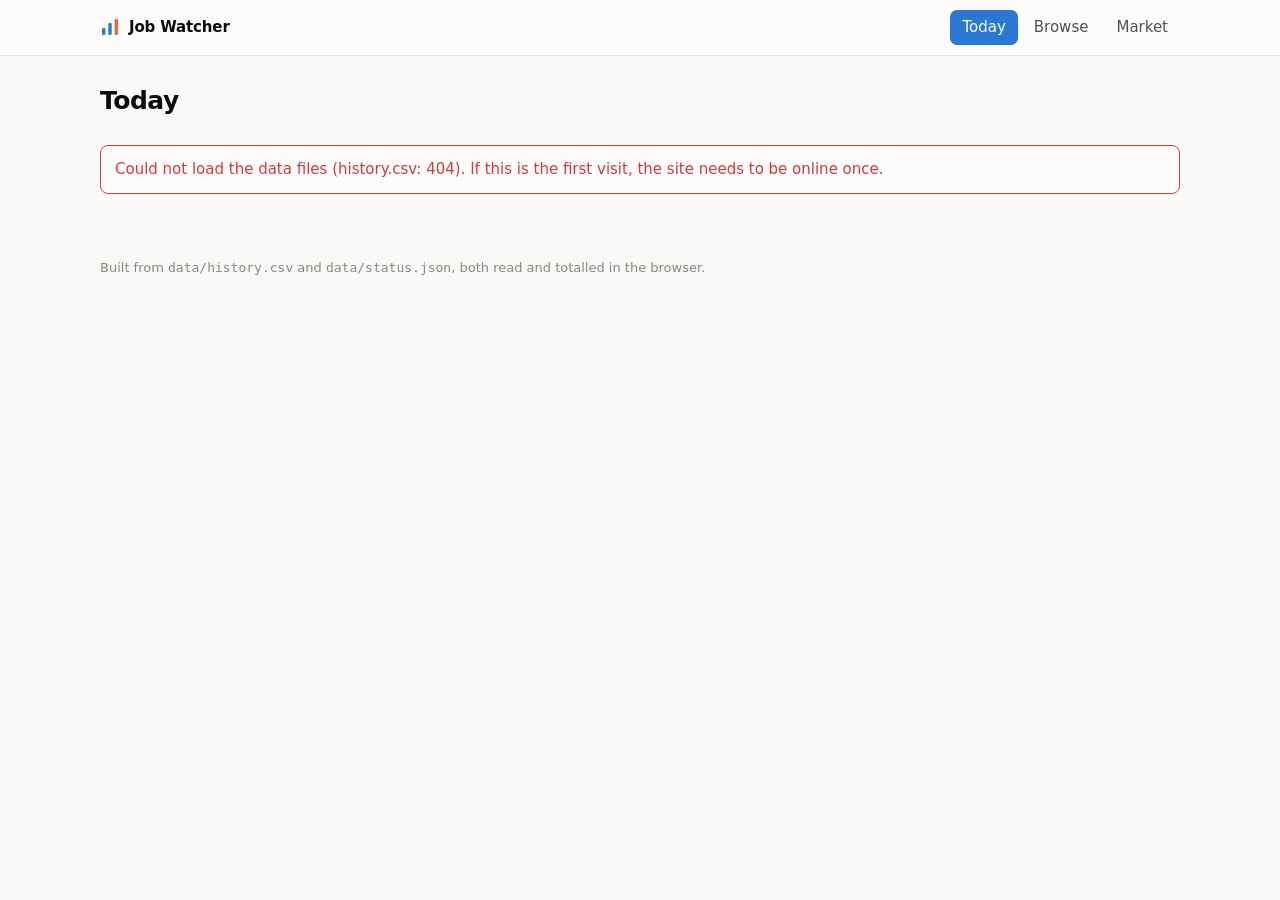
==== index.html @ 6d502da2 "Add the site: Today, Browse and Market Three pages sharing one navigation bar, fonts and colors. Eac" ====
<!doctype html>
<html lang="en">
<head>
<meta charset="utf-8">
<meta name="viewport" content="width=device-width, initial-scale=1">
<title>Today · Job Watcher</title>
<meta name="description" content="What changed today across the analyst job boards this tool watches.">
<meta name="theme-color" content="#2a78d6">
<link rel="manifest" href="./manifest.webmanifest">
<link rel="icon" href="./assets/icon.svg" type="image/svg+xml">
<link rel="apple-touch-icon" href="./assets/icon-192.png">
<link rel="stylesheet" href="./assets/style.css">
</head>
<body>

<header class="topbar">
  <div class="topbar-inner">
    <span class="brand">
      <svg width="20" height="20" viewBox="0 0 20 20" aria-hidden="true">
        <rect x="2" y="11" width="3.4" height="7" rx="1.3" fill="#2a78d6"/>
        <rect x="8.3" y="6" width="3.4" height="12" rx="1.3" fill="#2a78d6"/>
        <rect x="14.6" y="2" width="3.4" height="16" rx="1.3" fill="#eb6834"/>
      </svg>
      Job Watcher
    </span>
    <nav class="nav">
      <a href="index.html">Today</a>
      <a href="browse.html">Browse</a>
      <a href="market.html">Market</a>
    </nav>
    <span class="offline-flag">Offline — showing last loaded data</span>
  </div>
</header>

<main>
  <h1>Today</h1>
  <p class="sub" id="runline">Loading…</p>

  <div id="page">
    <p class="loading">Loading the history and status files…</p>
  </div>
</main>

<footer>
  Built from <code>data/history.csv</code> and <code>data/status.json</code>, both
  read and totalled in the browser.
</footer>

<script type="module">
import {
  loadData, initChrome, showError, formatRunTime, formatDate, lastRunDate,
} from "./assets/data.js";
import { esc } from "./assets/charts.js";

initChrome();

const page = document.getElementById("page");
const runline = document.getElementById("runline");

/** One posting as a list item, with a link to apply. */
function postingItem(row) {
  const meta = [row.employer, row.location, row.department]
    .filter(Boolean)
    .map((part) => `<span>${esc(part)}</span>`)
    .join("");

  return `
    <li class="posting">
      <div class="body">
        <a class="title" href="${esc(row.url)}" target="_blank" rel="noopener">${esc(row.title || "(untitled)")}</a>
        <div class="meta">${meta}</div>
      </div>
      ${row.in_role ? '<span class="pill role">In role</span>' : ""}
      <a class="apply" href="${esc(row.url)}" target="_blank" rel="noopener">Apply</a>
    </li>`;
}

function listSection(heading, rows, emptyText) {
  // In-role postings first, then the rest.
  const sorted = [...rows].sort(
    (a, b) =>
      Number(b.in_role) - Number(a.in_role) ||
      a.employer.localeCompare(b.employer) ||
      a.title.localeCompare(b.title),
  );
  const body = sorted.length
    ? `<ul class="postings">${sorted.map(postingItem).join("")}</ul>`
    : `<p class="empty">${esc(emptyText)}</p>`;
  return `
    <section class="card">
      <h2>${esc(heading)} <span style="color:var(--muted);font-weight:500">(${rows.length})</span></h2>
      ${body}
    </section>`;
}

function tile(label, value) {
  return `<div class="tile"><div class="label">${esc(label)}</div><div class="value">${esc(value)}</div></div>`;
}

function sourceChip(source) {
  return `
    <div class="source ${source.ok ? "ok" : "bad"}">
      <span class="dot" aria-hidden="true"></span>
      <span class="nm">${esc(source.name)}</span>
      <span class="ct">${source.ok ? `${source.count}` : "failed"}</span>
    </div>`;
}

try {
  const { history, status } = await loadData();
  const runDate = lastRunDate(history);

  runline.textContent =
    `Last run ${formatRunTime(status.run_time)} · watching since ` +
    `${formatDate(status.first_run_date)}`;

  // The two lists come from the history file, so they always agree with it.
  const newToday = history.filter((r) => r.first_seen === runDate && !r.first_run);
  const removedToday = history.filter((r) => r.removed_date === runDate);

  const ok = status.sources.filter((s) => s.ok).length;

  page.innerHTML = `
    <div class="tiles">
      ${tile("Days with a successful run", status.days_with_success)}
      ${tile("Open postings", status.open)}
      ${tile("New today", status.new_today)}
      ${tile("Removed today", status.removed_today)}
    </div>

    <section class="card">
      <h2>Sources <span style="color:var(--muted);font-weight:500">(${ok}/${status.sources.length} read)</span></h2>
      <p class="finding">
        Every source is called on its own. One board failing does not stop the
        run, and a board that failed is left alone rather than treated as having
        dropped its postings.
      </p>
      <div class="sources">${status.sources.map(sourceChip).join("")}</div>
    </section>

    ${listSection("New postings in the latest run", newToday, "No new postings in the latest run.")}
    ${listSection("Removed postings in the latest run", removedToday, "No postings removed in the latest run.")}
  `;
} catch (error) {
  runline.textContent = "";
  showError(page, error);
}
</script>

</body>
</html>
---- assets/style.css ----
/* Shared look for all three pages: one set of fonts, colors and chrome.
   Light and dark are both selected palettes, not an automatic flip. */

:root {
  color-scheme: light;
  --page: #f9f9f7;
  --surface: #fcfcfb;
  --text: #0b0b0b;
  --text-2: #52514e;
  --muted: #898781;
  --grid: #e1e0d9;
  --axis: #c3c2b7;
  --border: rgba(11, 11, 11, 0.10);
  --series-1: #2a78d6;
  --series-2: #eb6834;
  --good: #0ca30c;
  --critical: #d03b3b;
  --star: #eda100;
  --shadow: 0 1px 2px rgba(11, 11, 11, 0.04);
  --radius: 10px;
  --font: system-ui, -apple-system, "Segoe UI", sans-serif;
}

@media (prefers-color-scheme: dark) {
  :root:not([data-theme="light"]) {
    color-scheme: dark;
    --page: #0d0d0d;
    --surface: #1a1a19;
    --text: #ffffff;
    --text-2: #c3c2b7;
    --muted: #898781;
    --grid: #2c2c2a;
    --axis: #383835;
    --border: rgba(255, 255, 255, 0.10);
    --series-1: #3987e5;
    --series-2: #d95926;
    --shadow: none;
  }
}

:root[data-theme="dark"] {
  color-scheme: dark;
  --page: #0d0d0d;
  --surface: #1a1a19;
  --text: #ffffff;
  --text-2: #c3c2b7;
  --muted: #898781;
  --grid: #2c2c2a;
  --axis: #383835;
  --border: rgba(255, 255, 255, 0.10);
  --series-1: #3987e5;
  --series-2: #d95926;
  --shadow: none;
}

* { box-sizing: border-box; }

body {
  margin: 0;
  background: var(--page);
  color: var(--text);
  font: 15px/1.5 var(--font);
  -webkit-font-smoothing: antialiased;
}

/* ---- navigation ------------------------------------------------------ */

.topbar {
  position: sticky;
  top: 0;
  z-index: 20;
  background: var(--surface);
  border-bottom: 1px solid var(--border);
}

.topbar-inner {
  max-width: 1120px;
  margin: 0 auto;
  padding: 10px 20px;
  display: flex;
  align-items: center;
  gap: 18px;
  flex-wrap: wrap;
}

.brand {
  font-weight: 650;
  letter-spacing: -0.01em;
  display: flex;
  align-items: center;
  gap: 9px;
  margin-right: auto;
}

.brand svg { display: block; }

.nav { display: flex; gap: 4px; }

.nav a {
  color: var(--text-2);
  text-decoration: none;
  padding: 6px 12px;
  border-radius: 7px;
  font-weight: 500;
}

.nav a:hover { background: var(--page); color: var(--text); }

.nav a[aria-current="page"] {
  background: var(--series-1);
  color: #fff;
}

.offline-flag {
  display: none;
  font-size: 12px;
  font-weight: 600;
  color: var(--text-2);
  background: var(--page);
  border: 1px solid var(--border);
  border-radius: 999px;
  padding: 3px 10px;
}

body.is-offline .offline-flag { display: inline-block; }

/* ---- layout ---------------------------------------------------------- */

main {
  max-width: 1120px;
  margin: 0 auto;
  padding-block: 26px 64px;
  padding-inline: 20px;
}

h1 {
  font-size: 25px;
  letter-spacing: -0.02em;
  margin: 0 0 4px;
}

.sub { color: var(--text-2); margin: 0 0 26px; }

h2 {
  font-size: 18px;
  letter-spacing: -0.01em;
  margin: 0 0 6px;
}

.card {
  background: var(--surface);
  border: 1px solid var(--border);
  border-radius: var(--radius);
  box-shadow: var(--shadow);
  padding: 18px;
}

section + section { margin-top: 22px; }

/* ---- stat tiles ------------------------------------------------------ */

.tiles {
  display: grid;
  grid-template-columns: repeat(auto-fit, minmax(150px, 1fr));
  gap: 12px;
  margin-bottom: 22px;
}

.tile {
  background: var(--surface);
  border: 1px solid var(--border);
  border-radius: var(--radius);
  box-shadow: var(--shadow);
  padding: 14px 16px;
}

.tile .label {
  font-size: 12px;
  font-weight: 600;
  text-transform: uppercase;
  letter-spacing: 0.04em;
  color: var(--muted);
}

.tile .value {
  font-size: 30px;
  font-weight: 600;
  letter-spacing: -0.02em;
  margin-top: 2px;
}

.hero {
  font-size: 46px;
  font-weight: 650;
  letter-spacing: -0.03em;
  line-height: 1.05;
}

/* ---- source status --------------------------------------------------- */

.sources {
  display: grid;
  grid-template-columns: repeat(auto-fill, minmax(210px, 1fr));
  gap: 8px;
}

.source {
  display: flex;
  align-items: center;
  gap: 9px;
  padding: 9px 11px;
  border: 1px solid var(--border);
  border-radius: 8px;
  background: var(--page);
  font-size: 13px;
}

.source .dot {
  width: 9px;
  height: 9px;
  border-radius: 50%;
  flex: none;
}

.source.ok .dot { background: var(--good); }
.source.bad .dot { background: var(--critical); }
.source .nm { font-weight: 550; }
.source .ct { margin-left: auto; color: var(--muted); font-variant-numeric: tabular-nums; }

/* ---- posting lists --------------------------------------------------- */

.postings { list-style: none; margin: 0; padding: 0; }

.posting {
  display: flex;
  gap: 12px;
  align-items: flex-start;
  padding: 11px 0;
  border-top: 1px solid var(--border);
}

.posting:first-child { border-top: 0; }

.posting .body { min-width: 0; flex: 1; }

.posting .title {
  font-weight: 560;
  color: var(--text);
  text-decoration: none;
}

.posting .title:hover { text-decoration: underline; }

.posting .meta {
  color: var(--text-2);
  font-size: 13px;
  margin-top: 2px;
  display: flex;
  gap: 6px;
  flex-wrap: wrap;
}

.posting .meta span:not(:last-child)::after { content: " ·"; color: var(--muted); }

.pill {
  font-size: 11px;
  font-weight: 650;
  text-transform: uppercase;
  letter-spacing: 0.04em;
  padding: 2px 7px;
  border-radius: 999px;
  border: 1px solid var(--border);
  color: var(--text-2);
  white-space: nowrap;
}

.pill.role { color: var(--series-1); border-color: var(--series-1); }

.star {
  flex: none;
  background: none;
  border: 0;
  cursor: pointer;
  font-size: 19px;
  line-height: 1;
  padding: 2px 4px;
  color: var(--axis);
  border-radius: 6px;
}

.star:hover { background: var(--page); }
.star[aria-pressed="true"] { color: var(--star); }

.apply {
  flex: none;
  font-size: 13px;
  font-weight: 600;
  text-decoration: none;
  color: #fff;
  background: var(--series-1);
  padding: 6px 13px;
  border-radius: 7px;
  white-space: nowrap;
}

.apply:hover { filter: brightness(0.93); }

/* ---- controls -------------------------------------------------------- */

.controls {
  display: flex;
  gap: 10px;
  flex-wrap: wrap;
  align-items: flex-end;
  margin-bottom: 16px;
}

.field { display: flex; flex-direction: column; gap: 4px; }

.field label {
  font-size: 12px;
  font-weight: 600;
  color: var(--muted);
  text-transform: uppercase;
  letter-spacing: 0.04em;
}

select, input[type="search"] {
  font: inherit;
  font-size: 14px;
  color: var(--text);
  background: var(--surface);
  border: 1px solid var(--border);
  border-radius: 8px;
  padding: 7px 10px;
  min-width: 150px;
}

input[type="search"] { min-width: 210px; }

.segmented {
  display: inline-flex;
  background: var(--page);
  border: 1px solid var(--border);
  border-radius: 8px;
  padding: 2px;
  gap: 2px;
}

.segmented button {
  font: inherit;
  font-size: 14px;
  font-weight: 550;
  border: 0;
  background: none;
  color: var(--text-2);
  padding: 6px 13px;
  border-radius: 6px;
  cursor: pointer;
}

.segmented button[aria-pressed="true"] {
  background: var(--surface);
  color: var(--text);
  box-shadow: var(--shadow);
}

.count-line {
  color: var(--text-2);
  font-size: 14px;
  margin-bottom: 10px;
}

/* ---- charts ---------------------------------------------------------- */

.chart { width: 100%; overflow-x: auto; }
.chart svg { display: block; max-width: 100%; height: auto; }

.legend {
  display: flex;
  gap: 16px;
  flex-wrap: wrap;
  margin: 2px 0 12px;
  font-size: 13px;
  color: var(--text-2);
}

.legend .key { display: flex; align-items: center; gap: 6px; }

.legend .swatch {
  width: 11px;
  height: 11px;
  border-radius: 3px;
  flex: none;
}

.finding { color: var(--text-2); margin: 0 0 14px; max-width: 70ch; }

.tooltip {
  position: fixed;
  z-index: 60;
  pointer-events: none;
  background: var(--surface);
  color: var(--text);
  border: 1px solid var(--border);
  border-radius: 8px;
  padding: 7px 10px;
  font-size: 13px;
  box-shadow: 0 4px 14px rgba(11, 11, 11, 0.14);
  opacity: 0;
  transition: opacity 90ms;
  max-width: 260px;
}

.tooltip.on { opacity: 1; }
.tooltip .tt-k { color: var(--text-2); }
.tooltip .tt-v { font-weight: 650; font-variant-numeric: tabular-nums; }

/* ---- data table (the accessible view of every chart) ----------------- */

details.table-view { margin-top: 12px; }

details.table-view summary {
  cursor: pointer;
  font-size: 13px;
  font-weight: 600;
  color: var(--text-2);
}

table {
  border-collapse: collapse;
  margin-top: 10px;
  font-size: 13px;
  width: 100%;
}

th, td {
  text-align: left;
  padding: 6px 12px 6px 0;
  border-bottom: 1px solid var(--border);
  font-variant-numeric: tabular-nums;
}

th { color: var(--muted); font-weight: 600; }

/* ---- misc ------------------------------------------------------------ */

.empty { color: var(--text-2); padding: 14px 0; }

.loading { color: var(--muted); padding: 30px 0; }

.error {
  color: var(--critical);
  border: 1px solid var(--critical);
  border-radius: 8px;
  padding: 12px 14px;
  background: var(--surface);
}

footer {
  max-width: 1120px;
  margin: 0 auto;
  padding: 0 20px 40px;
  color: var(--muted);
  font-size: 13px;
}

@media (max-width: 560px) {
  h1 { font-size: 22px; }
  .hero { font-size: 36px; }
  .posting { flex-wrap: wrap; }
  .controls .field, select, input[type="search"] { width: 100%; min-width: 0; }
}
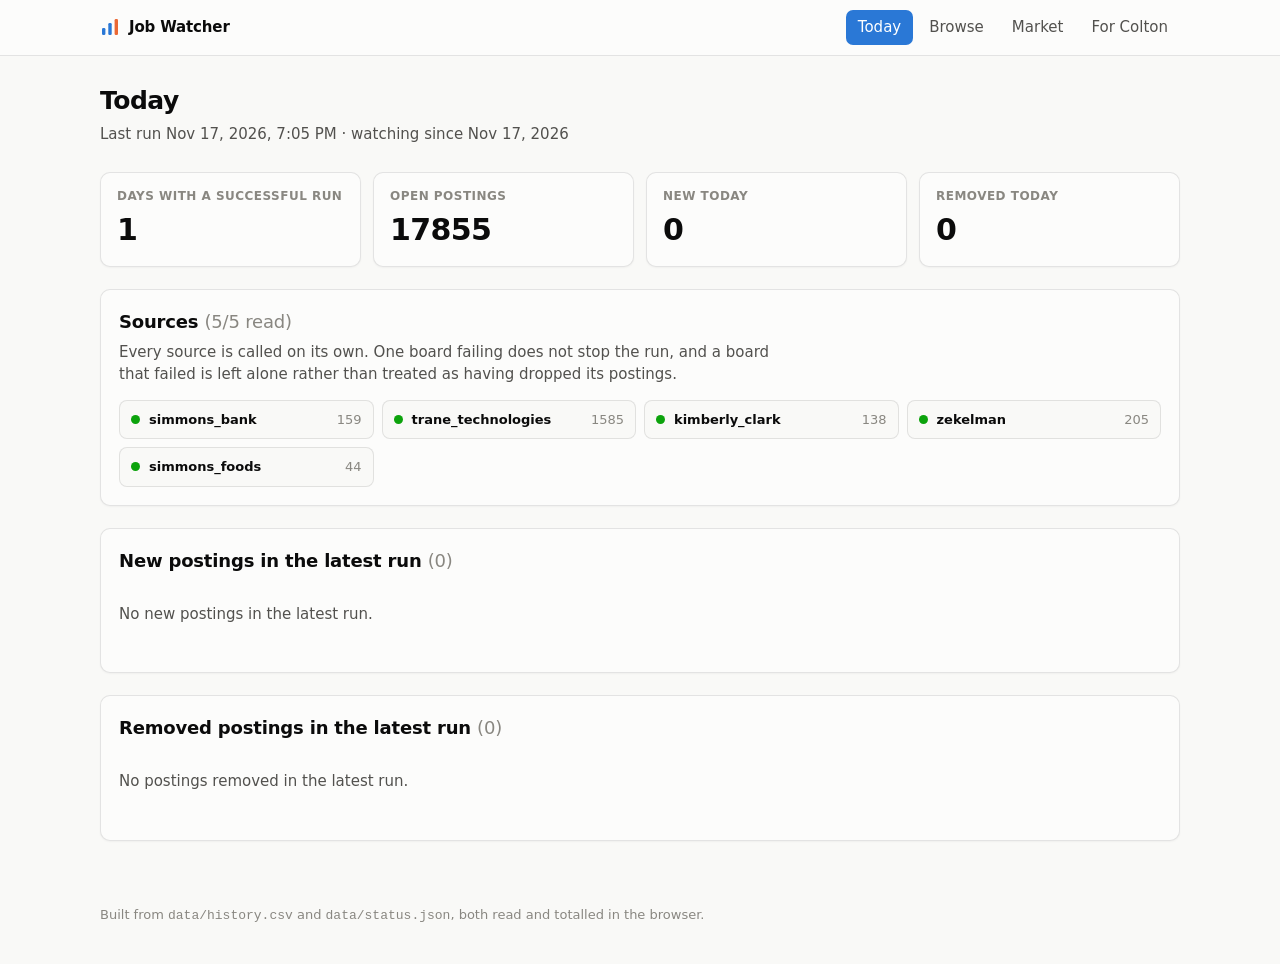
==== commit 3cb4cfdf: "Add a For Colton page: mechanical engineering in Arkansas A second watch on the same daily history, " ====
--- a/index.html
+++ b/index.html
@@ -27,6 +27,7 @@
       <a href="index.html">Today</a>
       <a href="browse.html">Browse</a>
       <a href="market.html">Market</a>
+      <a href="colton.html">For Colton</a>
     </nav>
     <span class="offline-flag">Offline — showing last loaded data</span>
   </div>
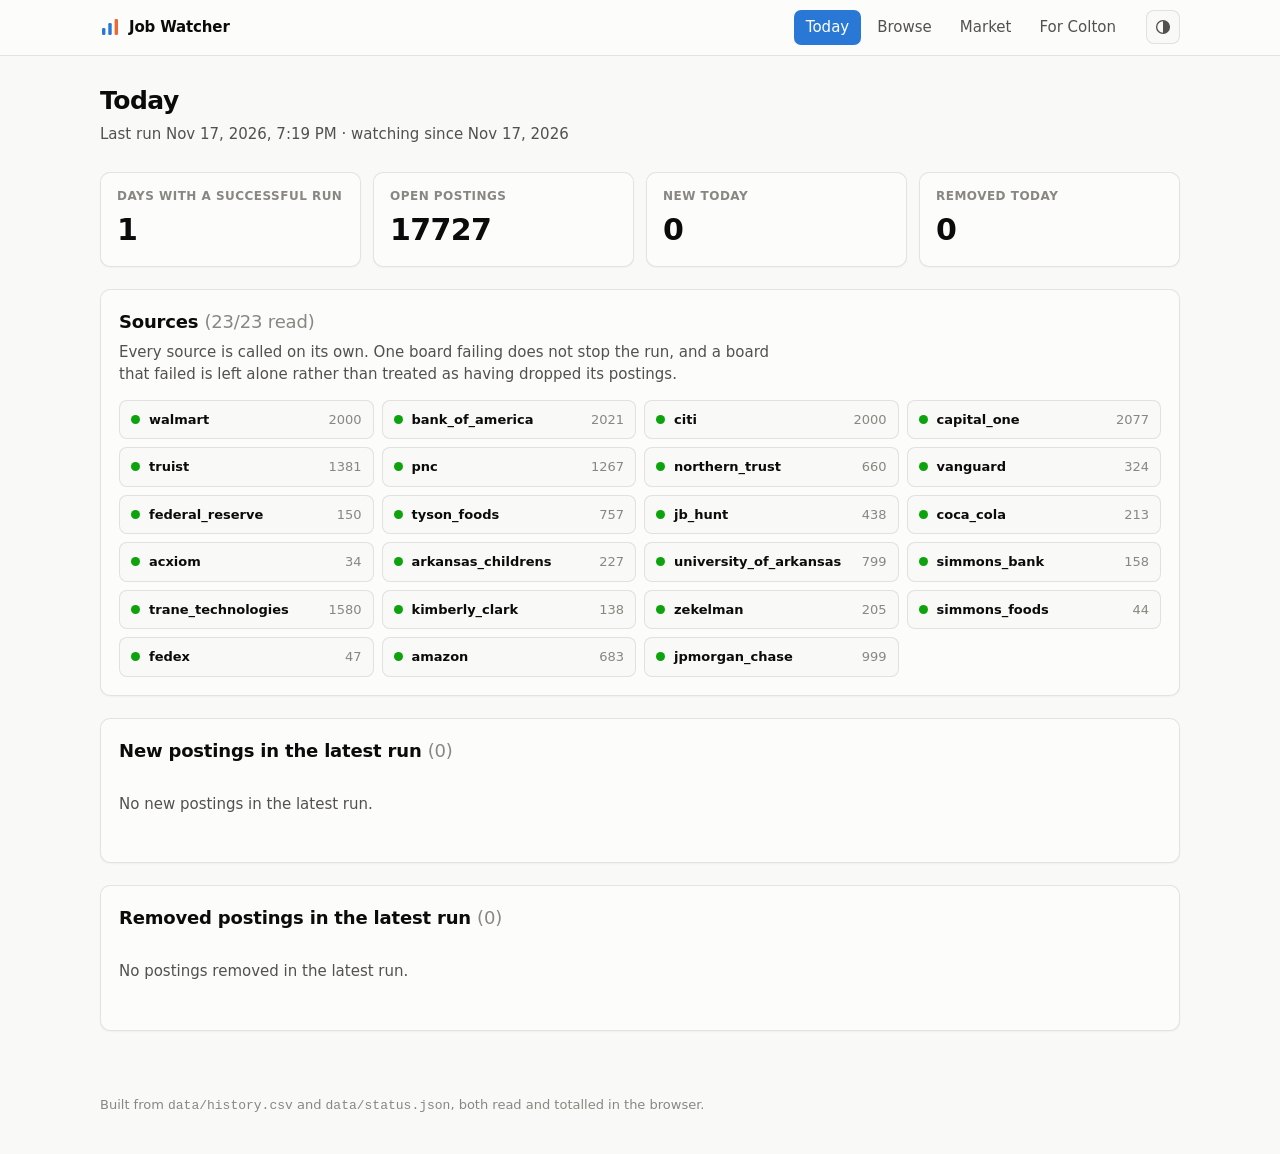
==== commit a1bc60c2: "Add a light and dark mode toggle A button in the navigation bar cycles between matching the system, " ====
--- a/index.html
+++ b/index.html
@@ -10,6 +10,19 @@
 <link rel="icon" href="./assets/icon.svg" type="image/svg+xml">
 <link rel="apple-touch-icon" href="./assets/icon-192.png">
 <link rel="stylesheet" href="./assets/style.css">
+<script>
+/* Stamp the saved theme before the first paint, so a reader who chose a theme
+   never sees the other one flash first. Kept inline and tiny on purpose: a
+   deferred module would run too late to prevent that flash. */
+(function () {
+  try {
+    var t = localStorage.getItem("jobwatcher.theme");
+    if (t === "light" || t === "dark") {
+      document.documentElement.setAttribute("data-theme", t);
+    }
+  } catch (e) {}
+})();
+</script>
 </head>
 <body>
 
@@ -30,6 +43,8 @@
       <a href="colton.html">For Colton</a>
     </nav>
     <span class="offline-flag">Offline — showing last loaded data</span>
+    <button class="theme-toggle" id="theme-toggle" type="button"
+            title="Theme" aria-label="Change theme"></button>
   </div>
 </header>
 
--- a/assets/style.css
+++ b/assets/style.css
@@ -124,6 +124,32 @@
 
 body.is-offline .offline-flag { display: inline-block; }
 
+/* ---- theme toggle ---------------------------------------------------- */
+
+.theme-toggle {
+  flex: none;
+  display: inline-flex;
+  align-items: center;
+  justify-content: center;
+  width: 34px;
+  height: 34px;
+  padding: 0;
+  border: 1px solid var(--border);
+  border-radius: 8px;
+  background: var(--page);
+  color: var(--text-2);
+  cursor: pointer;
+}
+
+.theme-toggle:hover { color: var(--text); border-color: var(--axis); }
+
+.theme-toggle:focus-visible {
+  outline: 2px solid var(--series-1);
+  outline-offset: 2px;
+}
+
+.theme-toggle svg { display: block; }
+
 /* ---- layout ---------------------------------------------------------- */
 
 main {
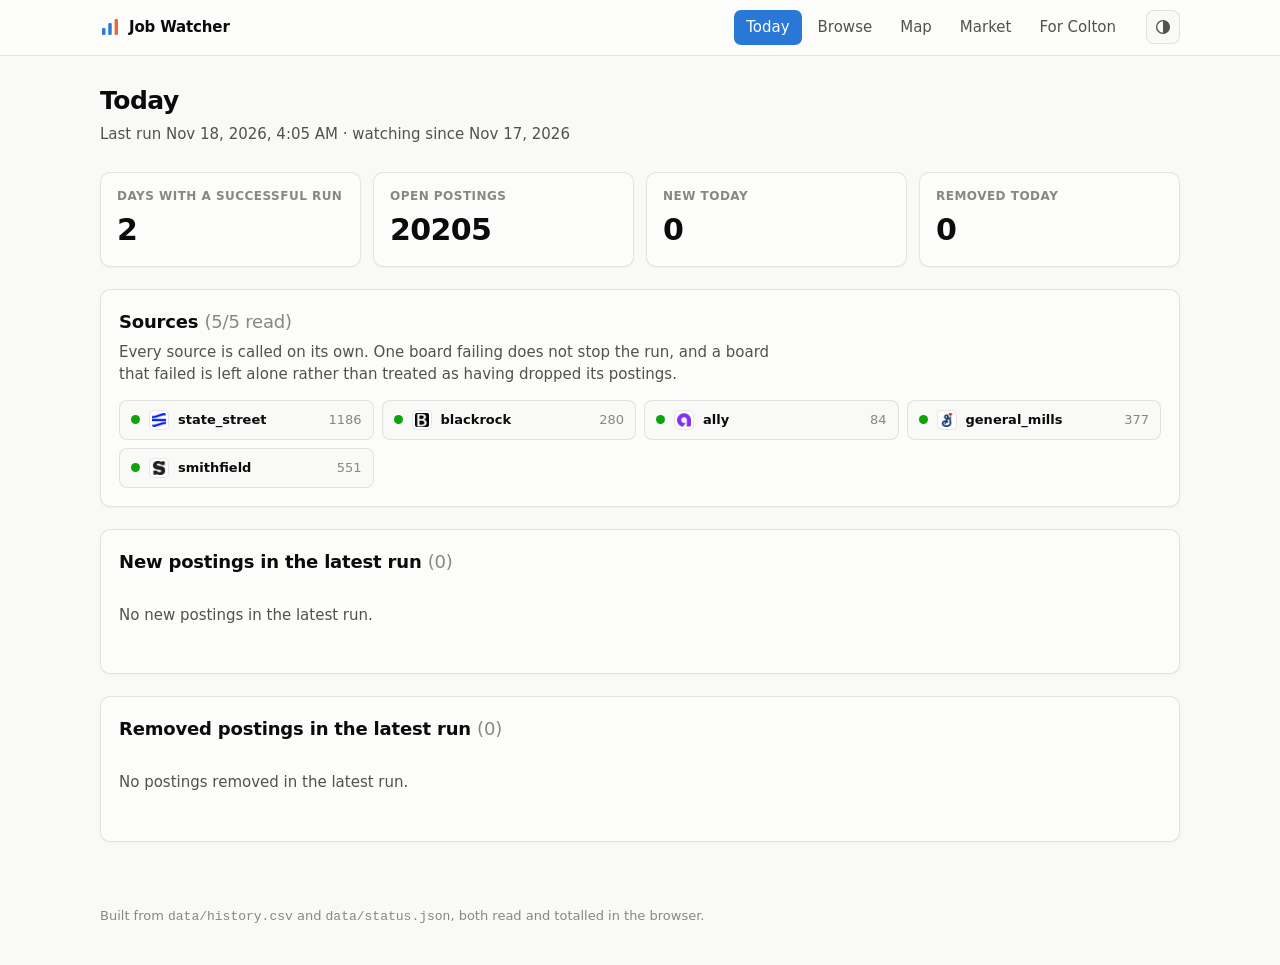
==== commit 48d0e90e: "Add a clickable US map, company logos, and five more employers The map colours every state by how ma" ====
--- a/index.html
+++ b/index.html
@@ -39,6 +39,7 @@
     <nav class="nav">
       <a href="index.html">Today</a>
       <a href="browse.html">Browse</a>
+      <a href="map.html">Map</a>
       <a href="market.html">Market</a>
       <a href="colton.html">For Colton</a>
     </nav>
@@ -64,7 +65,7 @@
 
 <script type="module">
 import {
-  loadData, initChrome, showError, formatRunTime, formatDate, lastRunDate,
+  loadData, initChrome, showError, formatRunTime, formatDate, lastRunDate, logoHtml,
 } from "./assets/data.js";
 import { esc } from "./assets/charts.js";
 
@@ -82,6 +83,7 @@
 
   return `
     <li class="posting">
+      ${logoHtml(row.source, row.employer)}
       <div class="body">
         <a class="title" href="${esc(row.url)}" target="_blank" rel="noopener">${esc(row.title || "(untitled)")}</a>
         <div class="meta">${meta}</div>
@@ -117,6 +119,7 @@
   return `
     <div class="source ${source.ok ? "ok" : "bad"}">
       <span class="dot" aria-hidden="true"></span>
+      ${logoHtml(source.name, source.name)}
       <span class="nm">${esc(source.name)}</span>
       <span class="ct">${source.ok ? `${source.count}` : "failed"}</span>
     </div>`;
--- a/assets/style.css
+++ b/assets/style.css
@@ -253,6 +253,159 @@
 .source .nm { font-weight: 550; }
 .source .ct { margin-left: auto; color: var(--muted); font-variant-numeric: tabular-nums; }
 
+/* ---- map ------------------------------------------------------------- */
+
+/* A sequential one-hue ramp, stepped for each surface rather than flipped.
+   On light, more postings read darker; on dark, more postings read brighter,
+   which is the same idea pointed the only way each background allows. */
+:root {
+  --map-empty: #ececE6;
+  --map-1: #cde2fb;
+  --map-2: #9ec5f4;
+  --map-3: #5598e7;
+  --map-4: #2a78d6;
+  --map-5: #184f95;
+  --map-stroke: #fcfcfb;
+}
+
+@media (prefers-color-scheme: dark) {
+  :root:not([data-theme="light"]) {
+    --map-empty: #232322;
+    --map-1: #104281;
+    --map-2: #1c5cab;
+    --map-3: #2a78d6;
+    --map-4: #5598e7;
+    --map-5: #9ec5f4;
+    --map-stroke: #1a1a19;
+  }
+}
+
+:root[data-theme="dark"] {
+  --map-empty: #232322;
+  --map-1: #104281;
+  --map-2: #1c5cab;
+  --map-3: #2a78d6;
+  --map-4: #5598e7;
+  --map-5: #9ec5f4;
+  --map-stroke: #1a1a19;
+}
+
+.map-wrap { width: 100%; }
+.map-wrap svg { display: block; width: 100%; height: auto; }
+
+.state {
+  stroke: var(--map-stroke);
+  stroke-width: 0.6;
+  stroke-linejoin: round;
+  cursor: pointer;
+  transition: fill 120ms ease;
+}
+
+.state[data-bin="0"] { fill: var(--map-empty); cursor: default; }
+.state[data-bin="1"] { fill: var(--map-1); }
+.state[data-bin="2"] { fill: var(--map-2); }
+.state[data-bin="3"] { fill: var(--map-3); }
+.state[data-bin="4"] { fill: var(--map-4); }
+.state[data-bin="5"] { fill: var(--map-5); }
+
+.state:hover { stroke: var(--text); stroke-width: 1.4; }
+
+.state:focus-visible {
+  outline: none;
+  stroke: var(--text);
+  stroke-width: 2;
+}
+
+.state[aria-pressed="true"] {
+  stroke: var(--text);
+  stroke-width: 2.2;
+}
+
+.inset-frame {
+  fill: none;
+  stroke: var(--border);
+  stroke-width: 1;
+  stroke-dasharray: 3 3;
+}
+
+.inset-label {
+  fill: var(--muted);
+  font-size: 11px;
+  font-weight: 600;
+}
+
+.map-legend {
+  display: flex;
+  align-items: center;
+  gap: 10px;
+  flex-wrap: wrap;
+  margin-top: 12px;
+  font-size: 12px;
+  color: var(--text-2);
+}
+
+.ramp { display: flex; gap: 2px; }
+
+.ramp i {
+  width: 34px;
+  height: 11px;
+  border-radius: 2px;
+  display: block;
+}
+
+.ramp i[data-bin="0"] { background: var(--map-empty); }
+.ramp i[data-bin="1"] { background: var(--map-1); }
+.ramp i[data-bin="2"] { background: var(--map-2); }
+.ramp i[data-bin="3"] { background: var(--map-3); }
+.ramp i[data-bin="4"] { background: var(--map-4); }
+.ramp i[data-bin="5"] { background: var(--map-5); }
+
+.map-aside {
+  color: var(--muted);
+  font-size: 13px;
+  margin-top: 10px;
+}
+
+/* ---- company logos --------------------------------------------------- */
+
+.logo {
+  flex: none;
+  width: 30px;
+  height: 30px;
+  border-radius: 7px;
+  border: 1px solid var(--border);
+  /* Always white, in both themes. Company marks are drawn for a white page,
+     and several of these are dark or monochrome: on the dark surface they
+     would disappear into it. */
+  background: #fff;
+  object-fit: contain;
+  padding: 3px;
+}
+
+.logo-fallback {
+  flex: none;
+  width: 30px;
+  height: 30px;
+  border-radius: 7px;
+  border: 1px solid var(--border);
+  background: var(--page);
+  color: var(--text-2);
+  display: inline-flex;
+  align-items: center;
+  justify-content: center;
+  font-size: 12px;
+  font-weight: 700;
+  letter-spacing: -0.02em;
+}
+
+.source .logo, .source .logo-fallback {
+  width: 20px;
+  height: 20px;
+  border-radius: 5px;
+  font-size: 9px;
+  padding: 2px;
+}
+
 /* ---- posting lists --------------------------------------------------- */
 
 .postings { list-style: none; margin: 0; padding: 0; }
